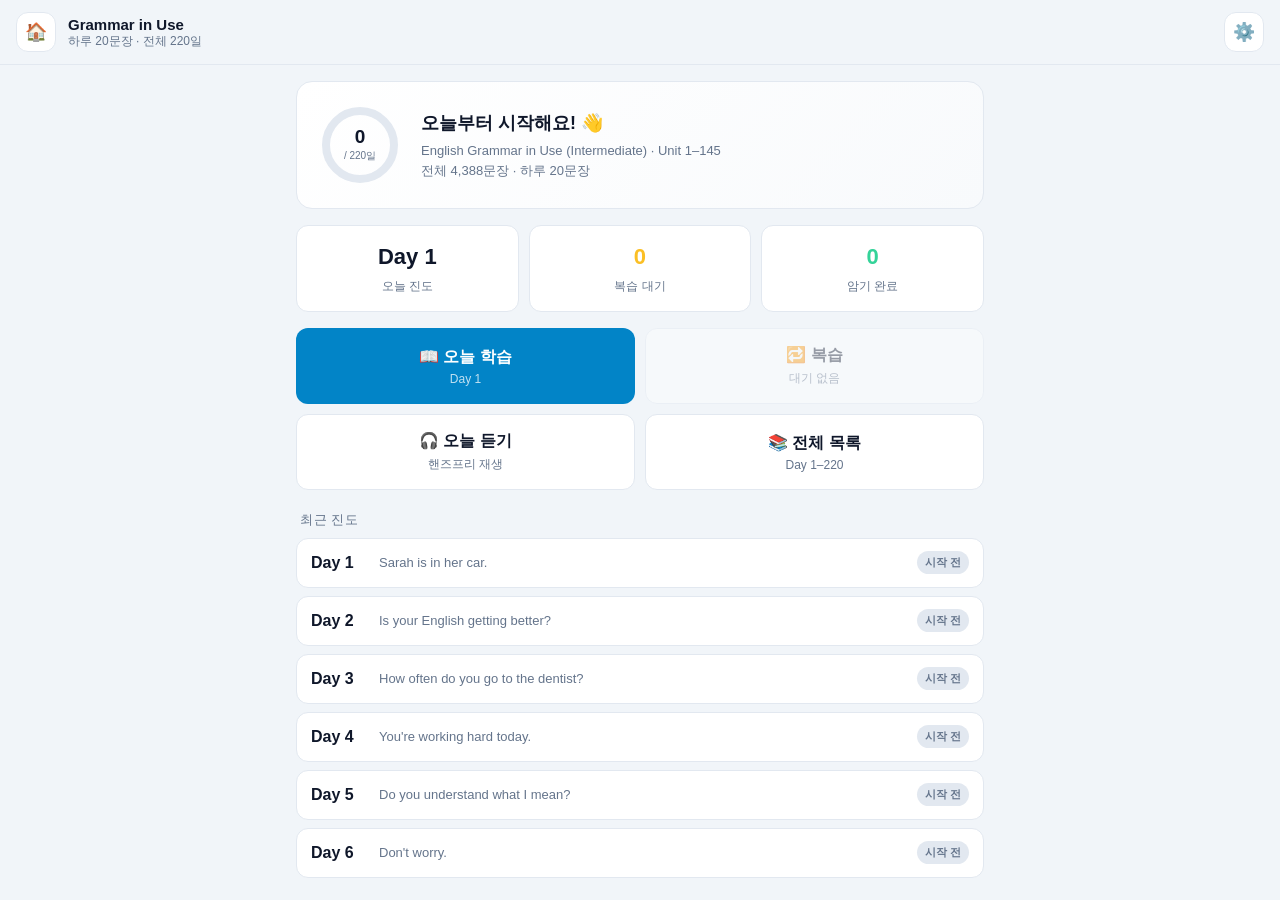
==== index.html @ dbdf1a57 "feat: study web app — 3 modes, TTS audio, spaced repetition - 학습/듣기/시험 modes per day (20 sentences e" ====
<!DOCTYPE html>
<html lang="ko">
<head>
  <meta charset="UTF-8" />
  <meta name="viewport" content="width=device-width, initial-scale=1.0, viewport-fit=cover" />
  <meta name="theme-color" content="#0f172a" />
  <title>English Grammar in Use · 하루 20문장</title>
  <link rel="preconnect" href="https://fonts.googleapis.com" />
  <link rel="stylesheet" href="css/style.css" />
  <link rel="icon" href="data:image/svg+xml,<svg xmlns='http://www.w3.org/2000/svg' viewBox='0 0 100 100'><text y='.9em' font-size='90'>🎧</text></svg>" />
</head>
<body>
  <header class="topbar">
    <button class="icon-btn" id="homeBtn" title="홈" aria-label="홈">🏠</button>
    <div class="brand">
      <strong>Grammar in Use</strong>
      <span id="subtitle">하루 20문장 · 듣고 따라 말하기</span>
    </div>
    <button class="icon-btn" id="settingsBtn" title="설정" aria-label="설정">⚙️</button>
  </header>

  <main id="app"><!-- rendered by app.js --></main>

  <!-- Settings drawer -->
  <div class="drawer-backdrop" id="drawerBackdrop" hidden></div>
  <aside class="drawer" id="settingsDrawer" hidden aria-label="설정">
    <h2>설정</h2>
    <label class="field">
      <span>음성 (Voice)</span>
      <select id="voiceSelect"></select>
    </label>
    <label class="field">
      <span>속도 <b id="rateVal">1.0×</b></span>
      <input type="range" id="rateRange" min="0.5" max="1.3" step="0.05" value="1" />
    </label>
    <label class="field checkbox">
      <input type="checkbox" id="twiceChk" />
      <span>각 문장 2번 재생 (영상처럼)</span>
    </label>
    <label class="field">
      <span>문장 사이 간격 <b id="gapVal">0.8초</b></span>
      <input type="range" id="gapRange" min="0" max="3" step="0.1" value="0.8" />
    </label>
    <button class="btn ghost" id="testVoiceBtn">🔊 음성 테스트</button>
    <hr />
    <label class="field">
      <span>학습 시작일</span>
      <input type="date" id="startDate" />
    </label>
    <button class="btn danger ghost" id="resetBtn">진도 초기화</button>
    <p class="muted small">진도는 이 브라우저에만 저장됩니다.</p>
  </aside>

  <script src="js/app.js"></script>
</body>
</html>
---- css/style.css ----
:root {
  --bg: #0f172a;
  --bg-soft: #1e293b;
  --card: #1e293b;
  --card-hi: #273449;
  --text: #e2e8f0;
  --muted: #94a3b8;
  --line: #334155;
  --accent: #38bdf8;
  --accent-ink: #082f49;
  --green: #34d399;
  --amber: #fbbf24;
  --red: #f87171;
  --radius: 16px;
  --maxw: 720px;
}
@media (prefers-color-scheme: light) {
  :root {
    --bg: #f1f5f9; --bg-soft: #e2e8f0; --card: #ffffff; --card-hi: #f8fafc;
    --text: #0f172a; --muted: #64748b; --line: #e2e8f0; --accent: #0284c7;
    --accent-ink: #ffffff;
  }
}
* { box-sizing: border-box; margin: 0; padding: 0; }
html { -webkit-text-size-adjust: 100%; }
body {
  font-family: -apple-system, BlinkMacSystemFont, "Segoe UI", "Apple SD Gothic Neo",
    "Noto Sans KR", Roboto, sans-serif;
  background: var(--bg); color: var(--text); line-height: 1.5;
  padding-bottom: env(safe-area-inset-bottom);
  overscroll-behavior-y: none;
}

/* Topbar */
.topbar {
  position: sticky; top: 0; z-index: 20;
  display: flex; align-items: center; gap: 12px;
  padding: 12px 16px; padding-top: calc(12px + env(safe-area-inset-top));
  background: color-mix(in srgb, var(--bg) 88%, transparent);
  backdrop-filter: blur(10px); border-bottom: 1px solid var(--line);
}
.brand { flex: 1; display: flex; flex-direction: column; line-height: 1.2; min-width: 0; }
.brand strong { font-size: 15px; }
.brand span { font-size: 12px; color: var(--muted); overflow: hidden; text-overflow: ellipsis; white-space: nowrap; }
.icon-btn {
  background: var(--card); border: 1px solid var(--line); color: var(--text);
  width: 40px; height: 40px; border-radius: 12px; font-size: 18px; cursor: pointer;
  display: grid; place-items: center; flex: none;
}
.icon-btn:active { transform: scale(0.94); }

main { max-width: var(--maxw); margin: 0 auto; padding: 16px; }

/* Buttons */
.btn {
  appearance: none; border: 1px solid var(--line); background: var(--card);
  color: var(--text); padding: 12px 16px; border-radius: 12px; font-size: 15px;
  font-weight: 600; cursor: pointer; display: inline-flex; align-items: center;
  justify-content: center; gap: 8px; transition: transform .08s, background .15s;
}
.btn:active { transform: scale(0.97); }
.btn.primary { background: var(--accent); color: var(--accent-ink); border-color: transparent; }
.btn.ghost { background: transparent; }
.btn.danger { color: var(--red); border-color: var(--red); }
.btn.block { width: 100%; }
.btn.lg { padding: 16px; font-size: 16px; }
.btn:disabled { opacity: .4; cursor: default; }

/* Home dashboard */
.hero {
  background: linear-gradient(135deg, var(--card), var(--card-hi));
  border: 1px solid var(--line); border-radius: var(--radius);
  padding: 20px; display: flex; gap: 18px; align-items: center; margin-bottom: 16px;
}
.ring { flex: none; }
.hero-info h1 { font-size: 18px; margin-bottom: 4px; }
.hero-info p { color: var(--muted); font-size: 13px; }
.stat-row { display: grid; grid-template-columns: repeat(3, 1fr); gap: 10px; margin-bottom: 16px; }
.stat {
  background: var(--card); border: 1px solid var(--line); border-radius: 12px;
  padding: 14px; text-align: center;
}
.stat b { display: block; font-size: 22px; }
.stat span { font-size: 12px; color: var(--muted); }
.action-grid { display: grid; gap: 10px; grid-template-columns: 1fr 1fr; margin-bottom: 16px; }
.action-grid .btn.lg { flex-direction: column; gap: 4px; height: 100%; }
.action-grid .sub { font-weight: 400; font-size: 12px; color: var(--muted); }
.action-grid .btn.primary .sub { color: color-mix(in srgb, var(--accent-ink) 75%, transparent); }

.section-title { font-size: 13px; color: var(--muted); margin: 20px 4px 8px; text-transform: uppercase; letter-spacing: .04em; }

/* Day list */
.day-list { display: grid; gap: 8px; }
.day-item {
  display: flex; align-items: center; gap: 12px; padding: 12px 14px;
  background: var(--card); border: 1px solid var(--line); border-radius: 12px;
  cursor: pointer; text-align: left; color: inherit; font: inherit; width: 100%;
}
.day-item:active { transform: scale(0.99); }
.day-item .num { font-weight: 700; width: 56px; flex: none; }
.day-item .prev { flex: 1; color: var(--muted); font-size: 13px; overflow: hidden; text-overflow: ellipsis; white-space: nowrap; }
.day-item .badge { flex: none; }
.badge { font-size: 11px; padding: 3px 8px; border-radius: 999px; font-weight: 700; }
.badge.done { background: color-mix(in srgb, var(--green) 20%, transparent); color: var(--green); }
.badge.partial { background: color-mix(in srgb, var(--amber) 20%, transparent); color: var(--amber); }
.badge.todo { background: var(--bg-soft); color: var(--muted); }

/* Study view */
.study-head { display: flex; align-items: center; gap: 10px; margin-bottom: 12px; }
.study-head h1 { font-size: 18px; flex: 1; }
.mode-tabs { display: flex; gap: 6px; background: var(--bg-soft); padding: 4px; border-radius: 12px; margin-bottom: 14px; }
.mode-tabs button {
  flex: 1; border: none; background: transparent; color: var(--muted);
  padding: 9px; border-radius: 9px; font-size: 14px; font-weight: 600; cursor: pointer;
}
.mode-tabs button.active { background: var(--card); color: var(--text); box-shadow: 0 1px 3px rgba(0,0,0,.2); }

.progress-line { height: 5px; background: var(--bg-soft); border-radius: 999px; overflow: hidden; margin-bottom: 14px; }
.progress-line > i { display: block; height: 100%; background: var(--accent); width: 0; transition: width .3s; }

/* Card (test/flashcard) */
.card {
  background: var(--card); border: 1px solid var(--line); border-radius: var(--radius);
  padding: 28px 22px; min-height: 220px; display: flex; flex-direction: column;
  justify-content: center; text-align: center; position: relative;
}
.card .counter { position: absolute; top: 14px; left: 16px; font-size: 12px; color: var(--muted); }
.card .box-tag { position: absolute; top: 14px; right: 16px; font-size: 11px; color: var(--muted); }
.card .en { font-size: clamp(20px, 5vw, 28px); font-weight: 600; letter-spacing: -.01em; }
.card .en.hidden { filter: blur(9px); user-select: none; }
.tap-hint { margin-top: 14px; font-size: 13px; color: var(--muted); }

.card-controls { display: flex; gap: 10px; margin: 14px 0; }
.card-controls .btn { flex: 1; }
.grade-row { display: grid; grid-template-columns: repeat(3, 1fr); gap: 10px; }
.grade-row .btn { flex-direction: column; gap: 2px; padding: 12px 6px; }
.grade-row .btn small { font-weight: 400; font-size: 11px; color: var(--muted); }
.grade-row .again { border-color: var(--red); }
.grade-row .hard { border-color: var(--amber); }
.grade-row .good { border-color: var(--green); }

/* List (study) mode rows */
.sent-list { display: grid; gap: 8px; }
.sent-row {
  display: flex; align-items: center; gap: 12px; padding: 14px;
  background: var(--card); border: 1px solid var(--line); border-radius: 12px;
}
.sent-row.playing { border-color: var(--accent); background: var(--card-hi); }
.sent-row .idx { width: 22px; color: var(--muted); font-size: 13px; flex: none; text-align: right; }
.sent-row .txt { flex: 1; font-size: 16px; }
.sent-row .play { flex: none; }
.sent-row .dot { width: 8px; height: 8px; border-radius: 50%; flex: none; background: var(--line); }
.sent-row .dot.known { background: var(--green); }
.sent-row .dot.learning { background: var(--amber); }

/* Listen (autoplay) controls bar */
.playbar {
  position: sticky; bottom: 0; margin: 16px -16px -16px; padding: 14px 16px;
  padding-bottom: calc(14px + env(safe-area-inset-bottom));
  background: color-mix(in srgb, var(--bg) 92%, transparent);
  backdrop-filter: blur(10px); border-top: 1px solid var(--line);
  display: flex; gap: 10px; align-items: center;
}
.playbar .btn { flex: none; }
.playbar .now { flex: 1; font-size: 13px; color: var(--muted); overflow: hidden; text-overflow: ellipsis; white-space: nowrap; }
.big-play { width: 56px; height: 56px; border-radius: 50%; font-size: 22px; }

/* Settings drawer */
.drawer-backdrop { position: fixed; inset: 0; background: rgba(0,0,0,.5); z-index: 40; }
.drawer {
  position: fixed; top: 0; right: 0; bottom: 0; width: min(340px, 86vw); z-index: 41;
  background: var(--bg); border-left: 1px solid var(--line); padding: 20px;
  padding-top: calc(20px + env(safe-area-inset-top)); overflow-y: auto;
  display: flex; flex-direction: column; gap: 16px;
  box-shadow: -8px 0 24px rgba(0,0,0,.3);
}
.drawer h2 { font-size: 17px; }
.field { display: flex; flex-direction: column; gap: 6px; font-size: 14px; }
.field b { color: var(--accent); font-weight: 700; }
.field.checkbox { flex-direction: row; align-items: center; gap: 10px; }
.field select, .field input[type=date] {
  background: var(--card); border: 1px solid var(--line); color: var(--text);
  padding: 10px; border-radius: 10px; font-size: 14px; width: 100%;
}
.field input[type=range] { width: 100%; accent-color: var(--accent); }
.field input[type=checkbox] { width: 20px; height: 20px; accent-color: var(--accent); }
hr { border: none; border-top: 1px solid var(--line); }
.muted { color: var(--muted); }
.small { font-size: 12px; }

.empty { text-align: center; color: var(--muted); padding: 48px 16px; }
.empty .big { font-size: 42px; margin-bottom: 12px; }

[hidden] { display: none !important; }
.kbd-hint { text-align: center; color: var(--muted); font-size: 12px; margin-top: 16px; }
@media (max-width: 480px) { .kbd-hint { display: none; } }
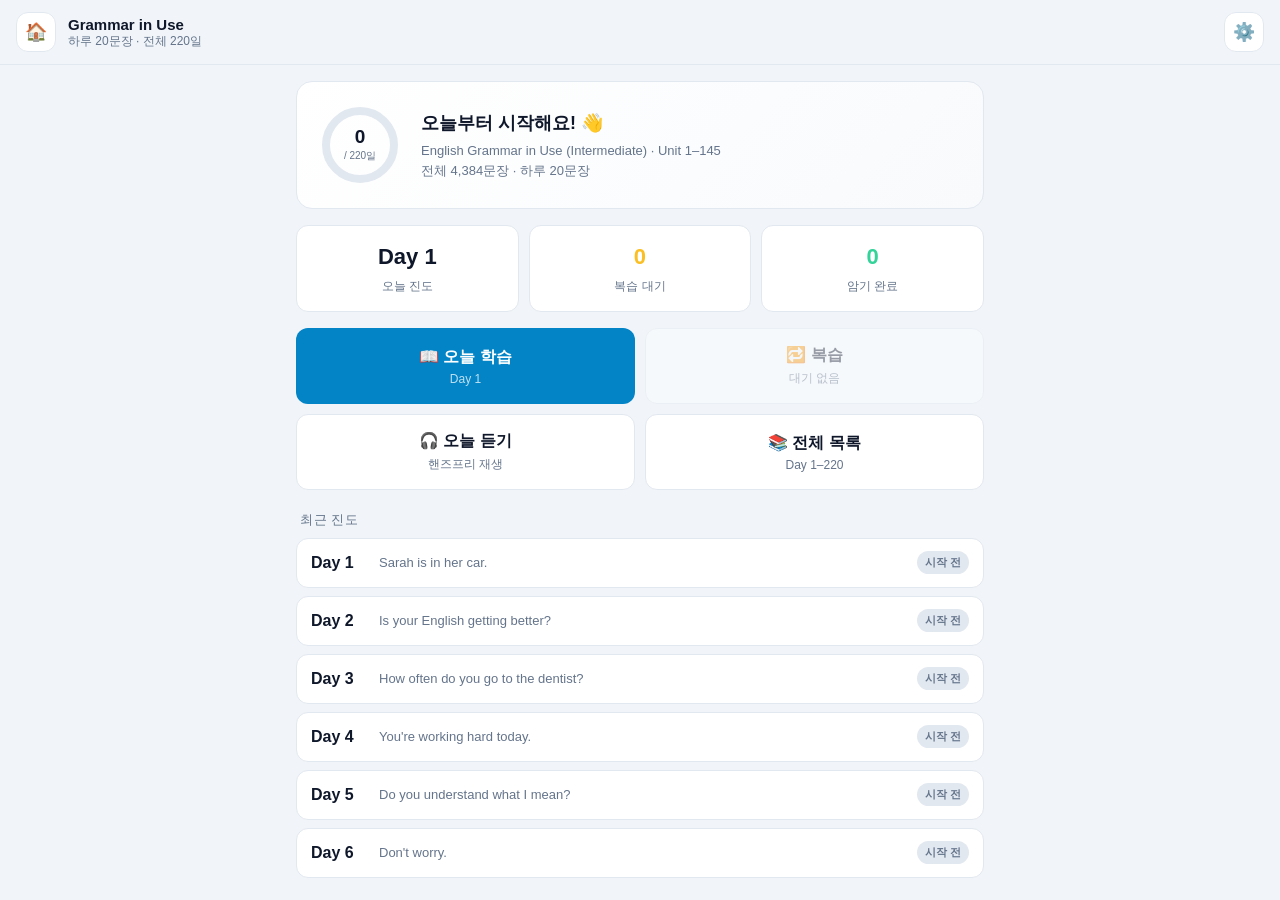
==== commit 7a303175: "feat: play ORIGINAL video audio instead of browser TTS The TTS voice sounded broken; switch all play" ====
--- a/index.html
+++ b/index.html
@@ -25,13 +25,16 @@
   <div class="drawer-backdrop" id="drawerBackdrop" hidden></div>
   <aside class="drawer" id="settingsDrawer" hidden aria-label="설정">
     <h2>설정</h2>
+    <p class="muted small">🎬 원본 영상(유튜브)의 실제 음성으로 재생됩니다.</p>
     <label class="field">
-      <span>음성 (Voice)</span>
-      <select id="voiceSelect"></select>
-    </label>
-    <label class="field">
-      <span>속도 <b id="rateVal">1.0×</b></span>
-      <input type="range" id="rateRange" min="0.5" max="1.3" step="0.05" value="1" />
+      <span>재생 속도</span>
+      <select id="rateSelect">
+        <option value="0.5">0.5× (아주 느리게)</option>
+        <option value="0.75">0.75× (느리게)</option>
+        <option value="1" selected>1× (원본)</option>
+        <option value="1.25">1.25× (빠르게)</option>
+        <option value="1.5">1.5× (아주 빠르게)</option>
+      </select>
     </label>
     <label class="field checkbox">
       <input type="checkbox" id="twiceChk" />
--- a/css/style.css
+++ b/css/style.css
@@ -111,7 +111,8 @@
 .mode-tabs { display: flex; gap: 6px; background: var(--bg-soft); padding: 4px; border-radius: 12px; margin-bottom: 14px; }
 .mode-tabs button {
   flex: 1; border: none; background: transparent; color: var(--muted);
-  padding: 9px; border-radius: 9px; font-size: 14px; font-weight: 600; cursor: pointer;
+  padding: 9px 4px; border-radius: 9px; font-size: 13px; font-weight: 600; cursor: pointer;
+  white-space: nowrap;
 }
 .mode-tabs button.active { background: var(--card); color: var(--text); box-shadow: 0 1px 3px rgba(0,0,0,.2); }
 
@@ -188,8 +189,36 @@
 .muted { color: var(--muted); }
 .small { font-size: 12px; }
 
+/* Talk mode */
+.prompt-box {
+  width: 100%; background: var(--card); border: 1px solid var(--line); color: var(--text);
+  border-radius: 12px; padding: 14px; font-size: 13px; line-height: 1.55; resize: vertical;
+  font-family: ui-monospace, SFMono-Regular, Menlo, monospace; white-space: pre-wrap;
+}
+.link-row { display: flex; gap: 8px; }
+.link-row .btn { flex: 1; text-decoration: none; font-size: 14px; }
+
 .empty { text-align: center; color: var(--muted); padding: 48px 16px; }
 .empty .big { font-size: 42px; margin-bottom: 12px; }
+
+/* Docked original-audio player (YouTube) */
+#ytDock {
+  position: fixed; right: 12px; bottom: calc(88px + env(safe-area-inset-bottom)); z-index: 45;
+  width: min(240px, 58vw); aspect-ratio: 16 / 9; border-radius: 12px; overflow: hidden;
+  border: 1px solid var(--line); box-shadow: 0 8px 28px rgba(0,0,0,.45); background: #000;
+}
+#ytDock iframe { width: 100%; height: 100%; display: block; border: 0; }
+#ytClose {
+  position: absolute; top: 4px; right: 4px; width: 24px; height: 24px; border-radius: 50%;
+  border: none; background: rgba(0,0,0,.6); color: #fff; font-size: 13px; cursor: pointer; z-index: 2;
+  display: grid; place-items: center;
+}
+.toast {
+  position: fixed; left: 50%; bottom: calc(28px + env(safe-area-inset-bottom)); transform: translateX(-50%);
+  z-index: 60; background: var(--card); color: var(--text); border: 1px solid var(--line);
+  padding: 12px 18px; border-radius: 12px; font-size: 14px; box-shadow: 0 8px 24px rgba(0,0,0,.35);
+  max-width: 90vw; text-align: center;
+}
 
 [hidden] { display: none !important; }
 .kbd-hint { text-align: center; color: var(--muted); font-size: 12px; margin-top: 16px; }
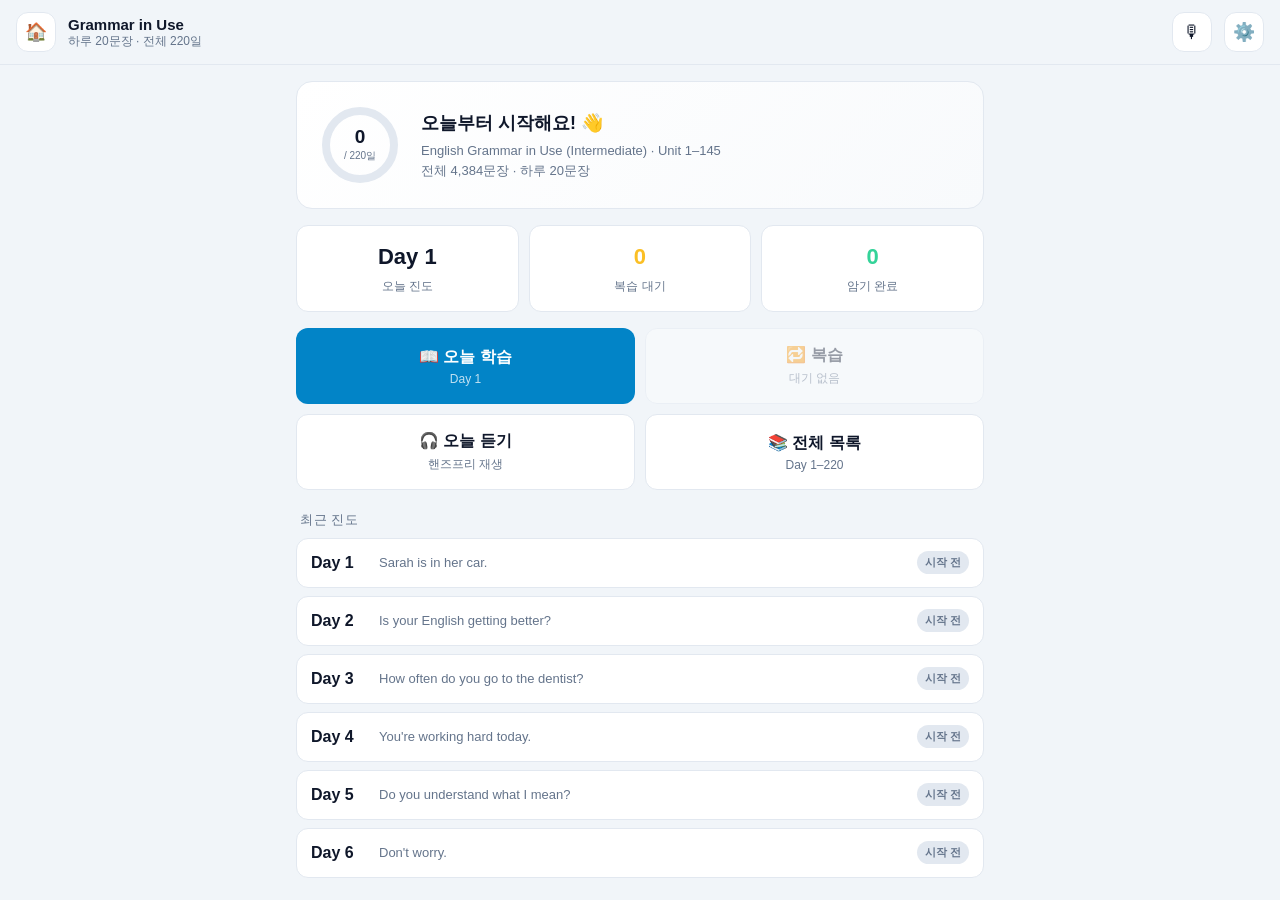
==== commit ac8b046d: "feat: Voice Coach 다국어 음성 학습 프레임워크 추가 - packs/: 영어·일본어 언어팩 (레벨, 평가 기준, 오류 유형, 시나리오, 프롬프트) - schema/: " ====
--- a/index.html
+++ b/index.html
@@ -16,6 +16,7 @@
       <strong>Grammar in Use</strong>
       <span id="subtitle">하루 20문장 · 듣고 따라 말하기</span>
     </div>
+    <a class="icon-btn" href="coach/" title="Voice Coach — AI 음성 회화" aria-label="Voice Coach" style="text-decoration:none">🎙</a>
     <button class="icon-btn" id="settingsBtn" title="설정" aria-label="설정">⚙️</button>
   </header>
 
